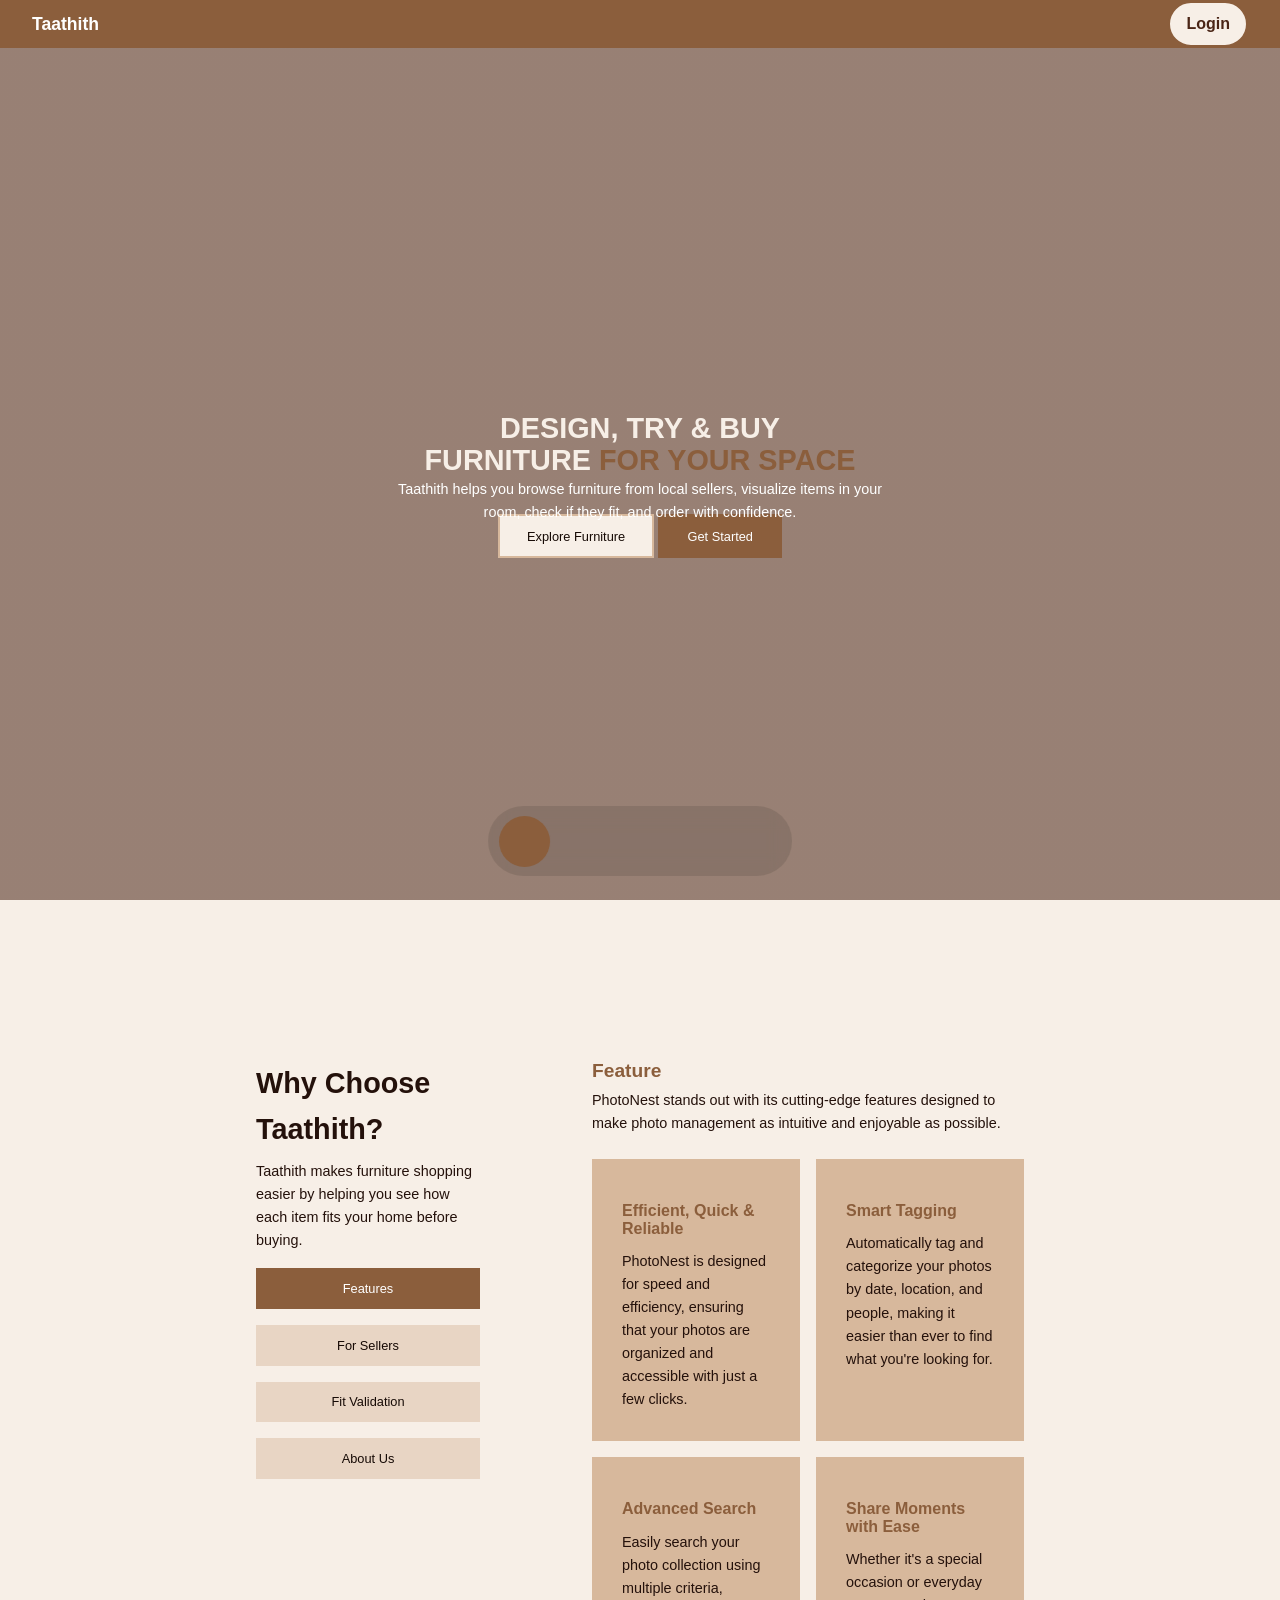
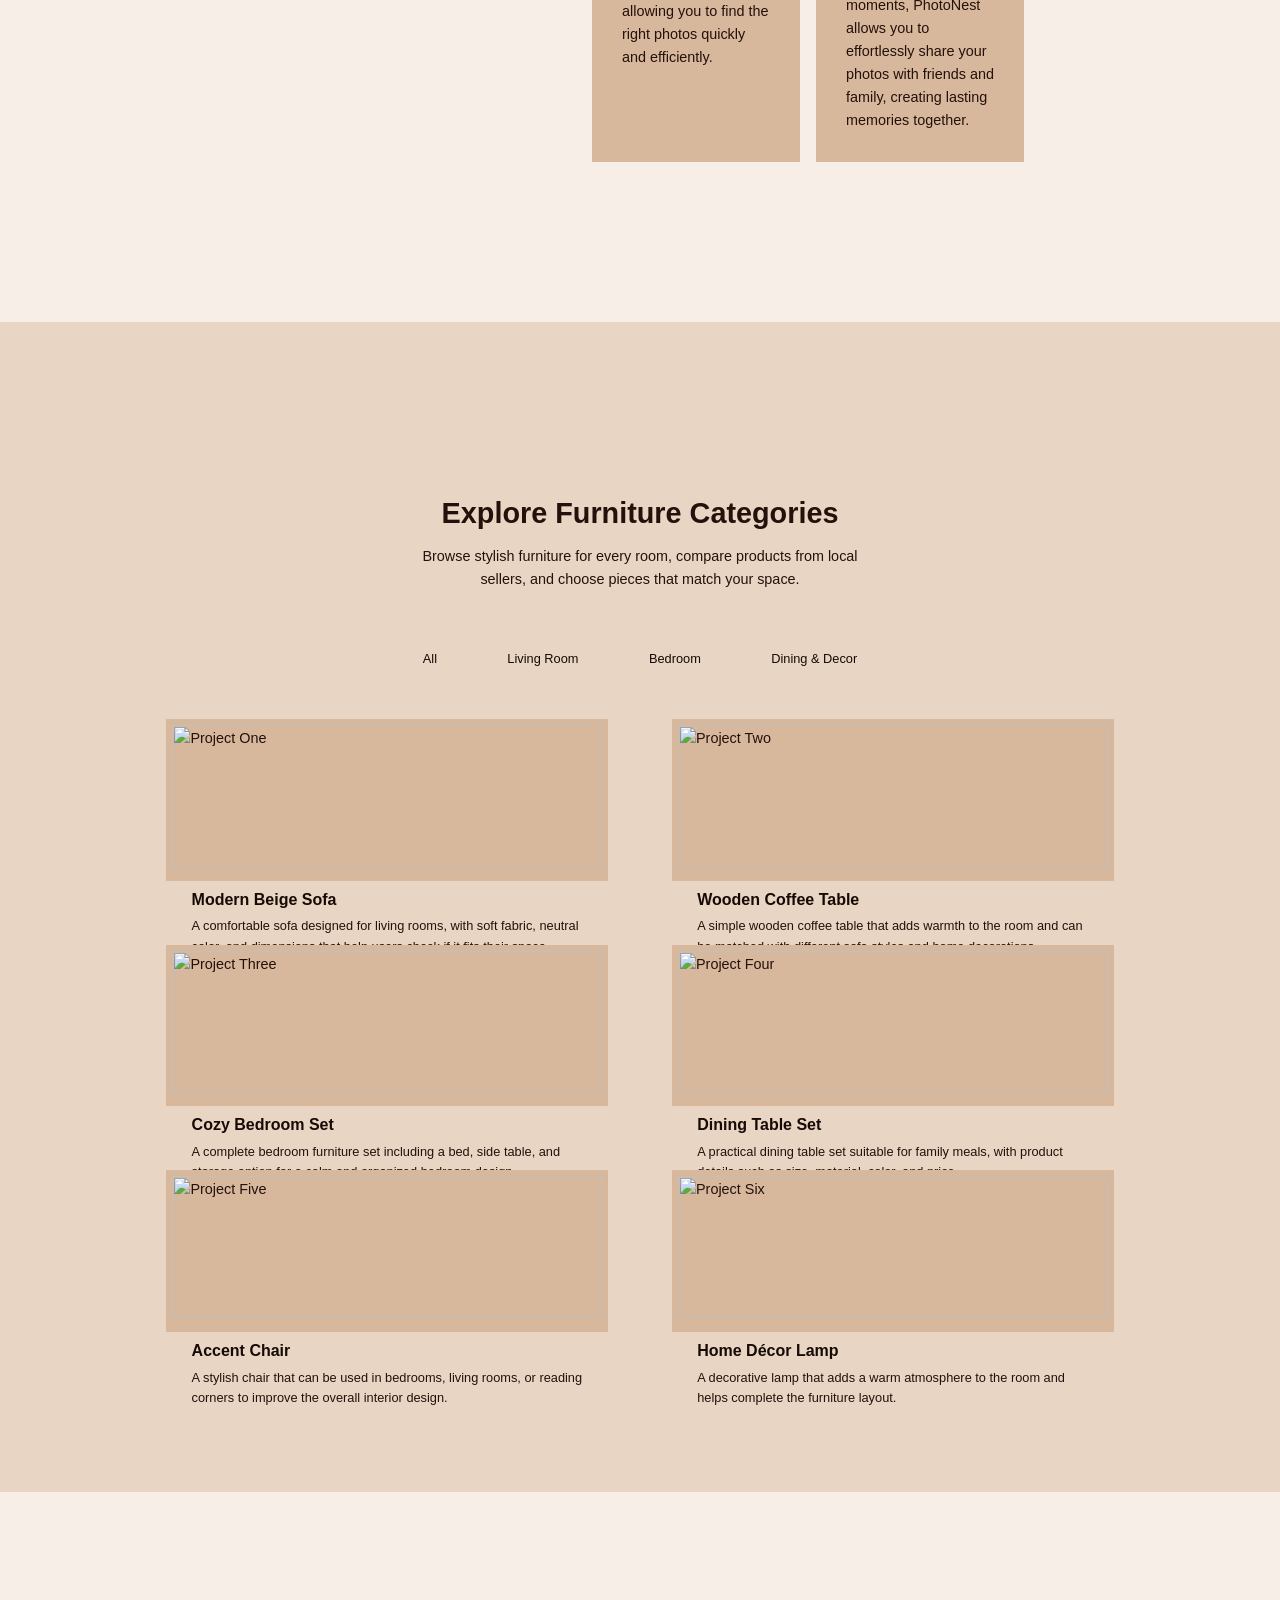
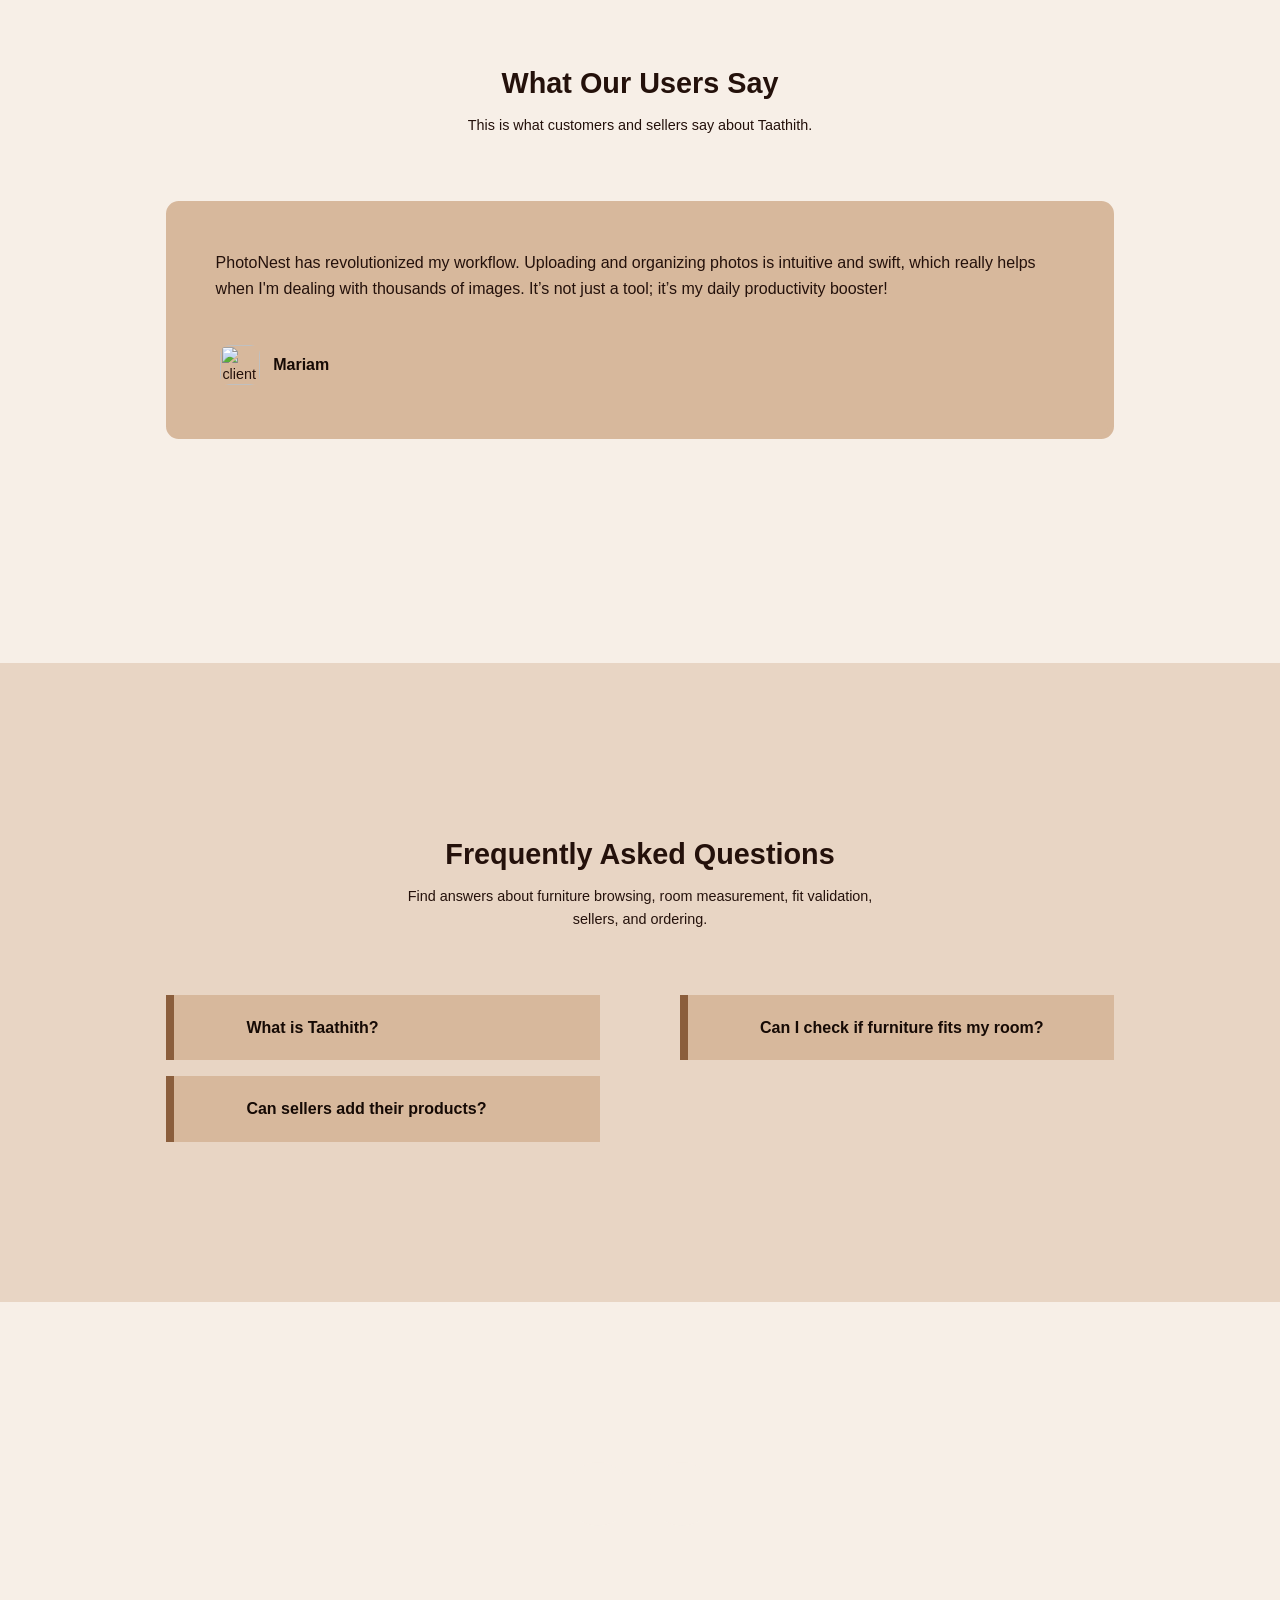
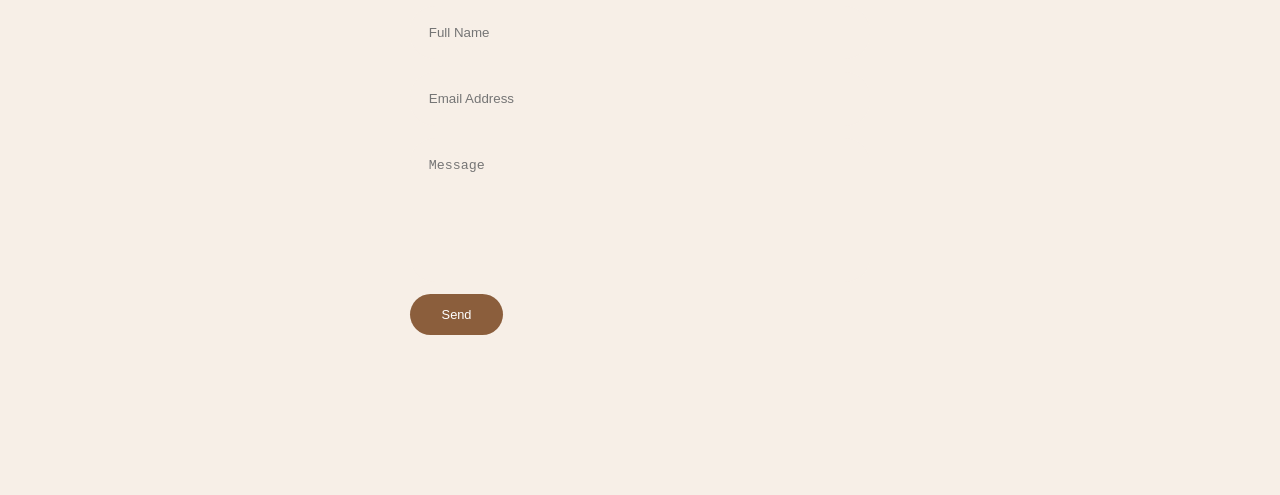
==== index.html @ bb9a5877 "Initial commit" ====
<div id="splash-screen">
    <div class="splash-content">
        <img src="../assets/PhotoNest_Transparent.png" alt="Taathith Logo" class="splash-logo">
        <h1>Taathith</h1>
        <p>Where memories find their nest</p>
        <div class="loader"></div>
    </div>
</div>

<script>
    // Wait for 2 seconds and then hide the splash screen
setTimeout(() => {
    const splashScreen = document.getElementById('splash-screen');
    if (splashScreen) {
        splashScreen.style.transition = 'opacity 0.5s ease'; // Smooth fade-out
        splashScreen.style.opacity = '0'; // Fade-out effect
        
        // Remove the splash screen from the DOM after the fade-out
        setTimeout(() => {
            splashScreen.style.display = 'none';
        }, 500); // Matches the transition duration
    }
}, 2000); // 2 seconds



</script>



<!DOCTYPE html>
<html lang="en">
<head>
    <meta charset="UTF-8">
    <meta name="viewport" content="width=device-width, initial-scale=1.0">
    <title>Taathith</title>
    <!-- ICONSCOUT -->
    <link rel="stylesheet" href="https://unicons.iconscout.com/release/v4.0.8/css/line.css">
    <!-- SWIPER JS -->
    <link rel="stylesheet" href="https://cdn.jsdelivr.net/npm/swiper@10/swiper-bundle.min.css"/>
    <!-- GOOGLE FONTS -->
    <link rel="preconnect" href="https://fonts.googleapis.com">
    <link rel="preconnect" href="https://fonts.gstatic.com" crossorigin>
    <link href="https://fonts.googleapis.com/css2?family=Poppins:ital,wght@0,100;0,200;0,300;0,400;0,500;0,600;0,700;0,800;0,900;1,100;1,200;1,300;1,400;1,500;1,600;1,700;1,800;1,900&family=Roboto+Condensed:ital,wght@0,100..900;1,100..900&display=swap" rel="stylesheet">
    <!-- ANIMATE ON SCROLL  -->
    <link rel="stylesheet" href="https://unpkg.com/aos@next/dist/aos.css" />
    <!-- CUSTOM CSS -->
    <link rel="stylesheet" href="../css/index.css">

    <link rel="icon" href="../assets/PhotoNest_Transparent.png" type="image/png">
</head>
<body>
    <!--========================== TOP NAV BAR  =============================-->
    <nav>
        <div class="container nav__container">
            <a href="index.html">Taathith</a>
            <!-- Login button -->
            <a href="/html/login.html" class="btn-login">Login</a> <!-- Login button added here -->
            </button>
        </div>
    </nav>








    <!--========================== FLOATING NAV  =============================-->
    <menu class="floatingNav">
        <a href="#" class="active"><i class="uil uil-estate"></i></a>
        <a href="#resume"><i class="uil uil-user"></i></a>
        <a href="#projects"><i class="uil uil-images"></i></a>
        <a href="#faqs"><i class="uil uil-smile-dizzy"></i></a>
        <a href="#contact"><i class="uil uil-phone"></i></a>
    </menu>








    <!--========================== MAIN HEADER  =============================-->
    <header>
        <div class="header__container">
            
            <h1 data-aos="fade-in">Design, Try & Buy<br/>Furniture <span>For Your Space</span></h1>

            <p data-aos="fade-in">
                Taathith helps you browse furniture from local sellers, visualize items in your room, check if they fit, and order with confidence.
            </p>

            <a href="#projects" class="btn">Explore Furniture</a>
            <a href="/html/signup.html" class="btn primary">Get Started</a>
            </div>
    
        
        </div>
    </header>
    












    <!--========================== RESUME  =============================-->
    <section id="resume">
        <div class="container resume__container" data-aos="fade-in" data-aos-delay="200">
            <div class="resume__left">
                <h1>Why Choose Taathith?</h1>
                <p>
                    Taathith makes furniture shopping easier by helping you see how each item fits your home before buying.
                </p>
                <menu>
                    <button class="btn primary experience__btn">Features</button>
                    <button class="btn education__btn">For Sellers</button>
                    <button class="btn skills__btn">Fit Validation</button>
                    <button class="btn about__btn">About Us</button>
                </menu>
            </div>


            <div class="resume__right">
                <!-- <h4>Features</h4>
                <p>Lorem ipsum dolor sit amet consectetur adipisicing elit. Expedita culpa molestiae velit ea reiciendis veritatis.</p>
                <ul>
                    <li>
                        <h5>Efficient, Quick & Reliable</h5>
                        <p>Mobile Telecom Company</p>
                    </li>
                    <li>
                        <h6>2019 - 2021</h6>
                        <h5>Freelance Web Designer</h5>
                        <p>Fiver and Upwork</p>
                    </li>
                    <li>
                        <h6>2021 - 2022</h6>
                        <h5>Frontend Developer</h5>
                        <p>MTN Ghana</p>
                    </li>
                    <li>
                        <h6>2022 - 2024</h6>
                        <h5>Fullstack Freelancer</h5>
                        <p>Self Employed</p>
                    </li>
                </ul> -->
            </div>


            
            <!-- <div class="resume__right education">
                <h4>Education</h4>
                <p>Lorem ipsum dolor sit, amet consectetur adipisicing elit. Dolores.</p>
                <ul>
                    <li>
                        <h5>College Education</h5>
                        <p>
                            Lorem ipsum dolor sit amet consectetur adipisicing elit. Eligendi voluptas maiores qui doloremque accusantium atque vero facilis.
                        </p>
                    </li>
                    <li>
                        <h5>Frontend Education</h5>
                        <p>
                            Lorem ipsum dolor sit amet consectetur adipisicing elit. Eligendi voluptas maiores qui doloremque accusantium atque vero facilis.
                        </p>
                    </li>
                    <li>
                        <h5>Backend Education</h5>
                        <p>
                            Lorem ipsum dolor sit amet consectetur adipisicing elit. Eligendi voluptas maiores qui doloremque accusantium atque vero facilis.
                        </p>
                    </li>
                </ul>
            </div> -->



            <!-- <div class="resume__right skills">
                <h4>Skills</h4>
                <p>I am really skilled in these languages</p>
                <ul>
                    <li title="React JS"><img src="./assets/react.webp" alt="ReactJS logo"></li>
                    <li title="Next JS"><img src="./assets/next.png" alt="NextJS logo"></li>
                    <li title="Tailwind CSS"><img src="./assets/tailwind.png" alt="Tailwind logo"></li>
                    <li title="Prisma"><img src="./assets/prisma.png" alt="Prisma logo"></li>
                    <li title="Mongo DB"><img src="./assets/mongo.jpg" alt="MongoDB logo"></li>
                    <li title="JWT"><img src="./assets/jwt.png" alt="JWT logo"></li>
                    <li title="Node JS"><img src="./assets/node.png" alt="NodeJS logo"></li>
                </ul>
            </div> -->



            <!-- <div class="resume__right about">
                <h4>About me</h4>
                <p>Lorem ipsum dolor sit amet consectetur adipisicing elit. Velit debitis excepturi quibusdam.</p>
                <ul>
                    <li>
                        <h6>Name:</h6>
                        <h5>Ernest Achiever</h5>
                    </li>
                    <li>
                        <h6>Experience:</h6>
                        <h5>6+ years</h5>
                    </li>
                    <li>
                        <h6>Email:</h6>
                        <h5>youremail@gmail.com</h5>
                    </li>
                    <li>
                        <h6>Nationality:</h6>
                        <h5>Ghanaian</h5>
                    </li>
                    <li>
                        <h6>Freelance & collabs:</h6>
                        <h5>Available</h5>
                    </li>
                    <li>
                        <h6>Language:</h6>
                        <h5>English</h5>
                    </li>
                    <li>
                        <h6>Phone:</h6>
                        <h5>+233557097546</h5>
                    </li>
                    <li>
                        <h6>LinkedIn:</h6>
                        <h5>@yourhandle</h5>
                </ul>
            </div> -->
        </div>
    </section>






    <!--========================== PROJECTS  =============================-->
    
    <section class="projects" id="projects">
       <h1>Explore Furniture Categories</h1>
            <p>
                Browse stylish furniture for every room, compare products from local sellers, and choose pieces that match your space.
            </p>
        <menu class="projects__categories">
            <button class="active btn" data-filter="*">All</button>
            <button class="btn" data-filter=".frontend">Living Room</button>
            <button class="btn" data-filter=".backend">Bedroom</button>
            <button class="btn" data-filter=".fullstack">Dining & Decor</button>
        </menu>

        <div class="container projects__container" data-aos="fade-in" data-aos-delay="200">
            <article class="project mix fullstack" data-order="1">
                <div class="project__image">
                    <img src="../assets/Culture1.jpg" alt="Project One">
                </div>
                <h5>Modern Beige Sofa</h5>
                <p>A comfortable sofa designed for living rooms, with soft fabric, neutral color, and dimensions that help users check if it fits their space.</p>
                
            </article>
            <article class="project mix frontend" data-order="2">
                <div class="project__image">
                    <img src="../assets/Lifestyle1.png" alt="Project Two">
                </div>
                <h5>Wooden Coffee Table</h5>
<p>A simple wooden coffee table that adds warmth to the room and can be matched with different sofa styles and home decorations.</p>
               
            </article>
            <article class="project mix fullstack" data-order="3">
                <div class="project__image">
                    <img src="../assets/culture2.jpg" alt="Project Three">
                </div>
               <h5>Cozy Bedroom Set</h5>
<p>A complete bedroom furniture set including a bed, side table, and storage option for a calm and organized bedroom design.</p>
                
            </article>
            <article class="project mix frontend" data-order="4">
                <div class="project__image">
                    <img src="../assets/Lifestyle2.png" alt="Project Four">
                </div>
               <h5>Dining Table Set</h5>
<p>A practical dining table set suitable for family meals, with product details such as size, material, color, and price.</p>
              
            </article>
            <article class="project mix frontend" data-order="5">
                <div class="project__image">
                    <img src="../assets/lifestyle3.png" alt="Project Five">
                </div>
                <h5>Accent Chair</h5>
<p>A stylish chair that can be used in bedrooms, living rooms, or reading corners to improve the overall interior design.</p>
                
            </article>
            <article class="project mix backend" data-order="6">
                <div class="project__image">
                    <img src="../assets/travel1.jpg" alt="Project Six">
                </div>
               <h5>Home Décor Lamp</h5>
<p>A decorative lamp that adds a warm atmosphere to the room and helps complete the furniture layout.</p>
                
            </article>
        </div>
    </section>
















    <!--============================ TESTIMONIALS ============================-->
    <section id="swiper">
       <h1>What Our Users Say</h1>
<p>This is what customers and sellers say about Taathith.</p>
        <div class="container swiper">
            <div class="swiper-wrapper">
                <figure class="swiper-slide">
                    <figcaption>
                        PhotoNest has revolutionized my workflow. Uploading and organizing photos is intuitive and swift, which really helps when I'm dealing with thousands of images. It’s not just a tool; it’s my daily productivity booster!
                    </figcaption>
                    <div class="swiper__client">
                        <div class="swiper__client-avatar">
                            <img src="../assets/Marim.png" alt="client One">
                        </div>
                        <div class="swiper__client-details">
                            <h5>Mariam</h5>
                            <small></small> <!--placeholder incase of discription (user or photographer)-->
                        </div>
                    </div>
                </figure>
                <figure class="swiper-slide">
                    <figcaption>
                        As a professional photographer, sharing my work seamlessly is crucial. PhotoNest offers just that—easy sharing options that integrate directly with my portfolio and client communications. It's reliable, fast, and, most importantly, professional!
                    </figcaption>
                    <div class="swiper__client">
                        <div class="swiper__client-avatar">
                            <img src="../assets/John.png" alt="client Two">
                        </div>
                        <div class="swiper__client-details">
                            <h5>John Dumelo</h5>
                            <small>photographer</small>
                        </div>
                    </div>
                </figure>
                <figure class="swiper-slide">
                    <figcaption>
                        With PhotoNest, I have peace of mind knowing that my photos are secure and backed up. The advanced security features ensure that my content is safe from loss or unauthorized access, which is a game-changer in the digital space.
                    </figcaption>
                    <div class="swiper__client">
                        <div class="swiper__client-avatar">
                            <img src="../assets/Manar.png" alt="client Seven">
                        </div>
                        <div class="swiper__client-details">
                            <h5>Manar Mohammed</h5>
                            <small></small>
                        </div>
                    </div>
                </figure>
                <figure class="swiper-slide">
                    <figcaption>
                        Navigating PhotoNest is a breeze! The user interface is not only beautiful but also incredibly intuitive. I can find everything I need without any hassle. It makes managing my extensive photo collections so much easier and enjoyable!
                    </figcaption>
                    <div class="swiper__client">
                        <div class="swiper__client-avatar">
                            <img src="../assets/Eva.png" alt="client Seven">
                        </div>
                        <div class="swiper__client-details">
                            <h5>Eva Apio</h5>
                            <small>Model</small>
                        </div>
                    </div>
                </figure>
                <figure class="swiper-slide">
                    <figcaption>
                        Joining PhotoNest has not just organized my photos, it's connected me with a vibrant community of photography lovers. The interactive features like comments and likes make it feel more like a social network for enthusiasts like myself.
                    </figcaption>
                    <div class="swiper__client">
                        <div class="swiper__client-avatar">
                            <img src="../assets/Noora.png" alt="client Seven">
                        </div>
                        <div class="swiper__client-details">
                            <h5>Noora Ali</h5>
                            <small></small>
                        </div>
                    </div>
                </figure>
            </div>
            <!-- If we need pagination -->
        <div class="swiper-pagination"></div>
        </div>
    </section>














    


    <!--============================ FAQS ============================-->
    <section id="faqs">
       <h1>Frequently Asked Questions</h1>
<p>Find answers about furniture browsing, room measurement, fit validation, sellers, and ordering.</p>
        <menu class="container faqs__container">
            <li class="faqs__item" data-aos="fade-in" data-aos-delay="200">
                <div class="faqs__item-top">
                    <span class="faq__icon"><i class="uil uil-angle-down"></i></span>
                   <h5>What is Taathith?</h5>
                </div>
                <div class="faqs__item-bottom">
                    <span></span>
                   <p>Taathith is a home décor and furniture web app that connects users with local furniture sellers and helps users visualize furniture in their space before buying.</p>
                </div>
            </li>
            <li class="faqs__item" data-aos="fade-in" data-aos-delay="200">
                <div class="faqs__item-top">
                    <span class="faq__icon"><i class="uil uil-angle-down"></i></span>
                   <h5>Can I check if furniture fits my room?</h5>
                </div>
                <div class="faqs__item-bottom">
                    <span></span>
                  <p>Yes, users can enter room dimensions or upload a room image, then use the fit validation feature to check whether the selected furniture is suitable.</p>
                </div>
            </li>
            <li class="faqs__item" data-aos="fade-in" data-aos-delay="400">
                <div class="faqs__item-top">
                    <span class="faq__icon"><i class="uil uil-angle-down"></i></span>
                    <h5>Can sellers add their products?</h5>
                </div>
                <div class="faqs__item-bottom">
                    <span></span>
                    <p>Yes, sellers can register, upload furniture details and images, manage product availability, and receive orders through the platform.</p>
                </div>
            </li>
          
           
            
        </menu>
    </section>





    

    <!--============================ CONTACT ============================-->
    <section id="contact">
        <div class="container contact__container">
            <menu class="contact__options">
                
                <a href="https://www.facebook.com/profile.php?id=61566861417599" class="contact__option" target="_blank">
                    <i class="uil uil-facebook-messenger-alt"></i>
                </a>
               
                <a href="https://www.instagram.com/photonest.bh/" class="contact__option" target="_blank">
                    <i class="uil uil-instagram"></i>
                </a>
            </menu>

            <!-- Add your email below and send your first message to active the form -->
            <form action="https://formsubmit.co/photonest.bh@hotmail.com" method="POST" class="contact__form" data-aos="fade-up" data-aos-delay="600">
                <input type="text" name="Name" placeholder="Full Name">
                <input type="email" name="Email" placeholder="Email Address">
                <textarea rows="7" name="Message" placeholder="Message"></textarea>
                <button type="submit" class="btn">Send</button>
            </form>
        </div>
    </section>



    
    <script src="../mix/dist/mixitup.min.js"></script>
    <script src="https://cdn.jsdelivr.net/npm/swiper@10/swiper-bundle.min.js"></script>
    <script src="https://unpkg.com/aos@next/dist/aos.js"></script>
    <script>
        AOS.init({duration: 2000, offset: 80});
    </script>
    <script src="../js/index.js"></script>
    
</body>
</html>
---- css/index.css ----
/* Splash Screen Styles */
#splash-screen {
    position: fixed;
    top: 0;
    left: 0;
    width: 100%;
    height: 100%;
    background: #D7B89C;
    display: flex;
    justify-content: center;
    align-items: center;
    z-index: 9999;
    opacity: 1;
    transition: opacity 1s ease-in-out; /* Fade-out animation */
  }
  
  /* Splash Content */
  .splash-content {
    text-align: center;
    animation: fadeIn 1.5s ease-in-out;
    display: flex;
    flex-direction: column;
    align-items: center; /* Center align all content */
  }
  
  .splash-logo {
    width: 180px; /* Adjusted logo size */
    animation: logoBounce 2s infinite; /* Bounce effect for the logo */
    margin-bottom: 20px; /* Space between logo and title */
  }
  
  .splash-content h1 {
    font-size: 3rem; /* Bigger font size for the title */
    color: #4A2516;
    margin: 10px 0; /* Spacing between title and description */
    animation: textPop 1.5s ease-in-out;
  }
  
  .splash-content p {
    font-size: 1.5rem; /* Slightly larger font for description */
    color: #4A2516;
    margin: 0;
    animation: textPop 1.5s ease-in-out;
  }
  
  /* Loader Animation */
  .loader {
    margin-top: 30px; /* Space between text and loader */
    width: 50px; /* Bigger loader */
    height: 50px; /* Bigger loader */
    border: 4px solid #4A2516;
    border-top: 4px solid transparent;
    border-radius: 50%;
    animation: spin 1.2s linear infinite;
  }
  
  /* Animations */
  @keyframes fadeIn {
    from {
      opacity: 0;
    }
    to {
      opacity: 1;
    }
  }
  
  @keyframes logoBounce {
    0%, 100% {
      transform: translateY(0);
    }
    50% {
      transform: translateY(-20px);
    }
  }
  
  @keyframes textPop {
    0% {
      opacity: 0;
      transform: scale(0.8);
    }
    100% {
      opacity: 1;
      transform: scale(1);
    }
  }
  
  @keyframes spin {
    0% {
      transform: rotate(0deg);
    }
    100% {
      transform: rotate(360deg);
    }
  }
  
  /* Hidden class to fade out the splash screen */
  #splash-screen.hidden {
    opacity: 0; /* Fade to transparent */
    pointer-events: none; /* Disable interactions */
  }
  
  @keyframes fadeOut {
    from {
      opacity: 1;
    }
    to {
      opacity: 0;
      visibility: hidden;
    }
  }
  
  




* {
    margin: 0;
    padding: 0;
    border: 0;
    outline: 0;
    text-decoration: none;
    list-style: none;
    box-sizing: border-box;
}

:root {
    --color-primary: #8B5E3C;
    --color-primary-variant: #4A2516;
    --color-gray-0: #F7EFE7;
    --color-gray-50: #E8D5C4;
    --color-gray-100: #D7B89C;
    --color-gray-200: #C7A27F;
    --color-gray-300: #A77A58;
    --color-gray-400: #8B5E3C;
    --color-gray-500: #6F442B;
    --color-gray-600: #4A2516;
    --color-gray-700: #351A10;
    --color-gray-800: #24110B;
    --color-gray-900: #160A05;

    --container-w-lg: 74%;
    --container-w-sm: 94%;
    --transition: all 350ms ease;
}

.dark-theme-variables {
    --color-gray-0: #0e0d14;
    --color-gray-50: #211f2e;
    --color-gray-100: #252233;
    --color-gray-200: #545454;
    --color-gray-300: #7b7b7b;
    --color-gray-400: #919191;
    --color-gray-500: #a1a1a1;
    --color-gray-600: #c0c0c0;
    --color-gray-700: #e6e5e5;
    --color-gray-800: #fafafa;
    --color-gray-900: #fff;
}

html {
    scroll-behavior: smooth;
}

::-webkit-scrollbar {
    background: rgba(11, 48, 185, 0.25);
    width: 10px;
}

::-webkit-scrollbar-thumb {
    background: var(--color-primary);
}

body {
    font-family: "Montserrat", sans-serif;
    line-height: 1.6;
    background: var(--color-gray-0);
    font-size: 0.9rem;
    color: var(--color-gray-800);
    user-select: none;
}

.container {
    width: var(--container-w-lg);
    margin-inline: auto;
}

img {
    width: 100%;
    display: block;
    object-fit: cover;
}

h2, h3, h4, h5, h6 {
    line-height: 1.1;
    color: var(--color-gray-900);
    font-weight: 900;
}

.header__container h1{
    line-height: 1.1;
    color: var(--color-gray-0);
    font-weight: 900;
}
h1 {
    font-size: 1.8rem;
    
}

h2 {
    font-size: 1.6rem;
}

h3 {
    font-size: 1.4rem;
}

h4 {
    font-size: 1.2rem;
}

h5 {
    font-size: 1rem;
}

h6 {
    font-size: 0.8rem;
}

a {
    transition: var(--transition);
}

.btn {
    background: var(--color-gray-0);
    border: 2px solid var(--color-gray-100);
    color: var(--color-gray-900);
    font-weight: 500;
    font-size: 0.8rem;
    padding: 0.8rem 1.7rem;
    transition: var(--transition);
    cursor: pointer;
}

.btn.primary {
    background: var(--color-primary);
    border-color: var(--color-primary);
    color: white;
}


.btn:hover {
    background: var(--color-primary-variant);
    border-color: transparent;
}

section {
    padding: 10rem 0;
}

section:nth-child(even) {
    background: var(--color-gray-50);
}

section > h1, section > p {
    text-align: center;
    margin-top: 0.5rem;
    width: 30rem;
    margin-inline: auto;
}










/* ===================== NAVBAR ===================== */
nav {
    background: var(--color-primary);
    width: 100vw;
    height: 3rem; /* Adjusted height to make the strap smaller */
    display: flex; /* Use flexbox to align content properly */
    justify-content: space-between; /* Align title and button at opposite ends */
    align-items: center; /* Vertically center items */
    padding: 0 2rem; /* Add padding on the left and right */
    position: fixed;
    top: 0;
    left: 0;
    z-index: 9;
}

nav .container {
    display: flex;
    justify-content: space-between;
    align-items: center;
    width: 100%;
    padding: 0;
}


/* Login button styling */
.btn-login {
    background-color: #F7EFE7;
    color: #4A2516;
    padding: 0.5rem 1rem; /* Adjust padding to fit better */
    border-radius: 50px; /* Makes the button round */
    border: 2px solid #8B5E3C;
    font-weight: 600;
    font-size: 1rem;
    text-align: center;
    text-decoration: none;
    transition: background-color 0.3s, color 0.3s; /* Add hover effect */
    cursor: pointer;
}

/* Ensures the button stays in the right place */
.nav__container {
    position: relative;
    padding: 0;
    display: flex;
    justify-content: space-between;
    align-items: center;
    width: 100%;
}

nav a {
    color: white;
    font-weight: 700;
    font-size: 1.1rem;
}














/* ===================== FLOATING NAV ===================== */
.floatingNav {
    background: rgba(0, 0, 0, 0.1);
    backdrop-filter: blur(10px);
    -webkit-backdrop-filter: blur(10px);
    width: fit-content;
    height: 4.4rem;
    display: flex;
    align-items: center;
    justify-content: space-between;
    gap: 0.4rem;
    padding: 0.7rem;
    border-radius: 2.2rem;
    z-index: 9;
    position: fixed;
    left: 50%;
    bottom: -8rem;
    opacity: 0;
    transform: translateX(-50%) scale(0);
    animation: animateFloatingNav 1s 2s ease forwards;
}

@keyframes animateFloatingNav {
    to {
        bottom: 1.5rem;
        opacity: 1;
        transform: translateX(-50%) scale(1);
    }
}

.dark-theme-variables .floatingNav {
    background: rgba(255, 255, 255, 0.1)
}

.floatingNav a {
    color: var(--color-gray-900);
    width: 3.2rem;
    aspect-ratio: 1/1;
    display: grid;
    place-items: center;
    border-radius: 50%;
    font-size: 1rem;
    transition: var(--transition);
}

.floatingNav a:hover {
    background: var(--color-gray-0);
}

.floatingNav a.active {
    background: var(--color-primary);
    color: white;
}













/* ===================== HEADER ===================== */
header {
    margin-top: 3rem;
    height: calc(100vh - 3rem); /* Full viewport height minus margin */
    display: grid;
    place-items: center;
    background-image: linear-gradient(rgba(74, 37, 22, 0.55), rgba(74, 37, 22, 0.55)),
    url('../assets/furniture-bg.jpg');
    background-size: cover; /* Ensure the image covers the whole section */
    background-position: center; /* Center the background image */
    background-repeat: no-repeat;
    position: relative;
    color: white; /* Ensure text is white for better readability */
    text-align: center;
}

/* make background a gradient on dark theme */
.dark-theme-variables header {
    background: linear-gradient(var(--color-gray-100), var(--color-gray-0));
}

/* Remove background color and borders from container */
.header__container {
    width: 36rem;
    text-align: center;
    padding: 2rem;
    color: white; /* Ensure text is readable on the background */
    z-index: 1; /* Ensure content stays on top of background */
    background-color: transparent; /* Remove the grey background */
    box-shadow: none; /* Remove any box shadows if present */
}

.header__image {
    display: none;
}

.header__image img {
    height: 100%;
}

.header__container h1 {
    margin: 0.8rem 0 0.1rem;
    text-transform: uppercase;
    
}

.header__container h1 span {
    color: var(--color-primary);
}

.header__cta {
    margin-top: 1.7rem;
    display: flex;
    gap: 1rem;
    margin-inline: auto;
    width: fit-content;
}




















/*========================== Join Us ==========================*/
.resume__container {
    display: grid;
    grid-template-columns: 14rem auto;
    gap: 7rem;
    width: 60%;
}

.resume__left p {
    margin: 0.5rem 0 1rem;
}

.resume__left menu {
    display: flex;
    flex-direction: column;
    gap: 1rem;
}

.resume__left menu button {
    background: #E8D5C4;
    border: transparent;
}

/* this animation is for when you click to change the right content */
.resume__right > * {
    animation: showResumeRight 1s ease forwards;
}

@keyframes showResumeRight {
    from {
        opacity: 0;
    } to {
        opacity: 1;
    }
}

.resume__right h4 {
    margin-bottom: 0.5rem;
    color: var(--color-primary);
}

.resume__right > p {
    margin-bottom: 1.5rem;
}

.resume__right ul {
    display: grid;
    grid-template-columns: 1fr 1fr;
    gap: 1rem;
}

.resume__right li {
    background: var(--color-gray-100);
    padding: 1.5rem;
    border: 0.4rem solid var(--color-gray-100);
    transition: var(--transition);
    cursor: default;
}

.resume__right li:hover {
    background: transparent;
}

.resume__right li h6 {
    color: var(--color-gray-500);
}

.resume__right li h5 {
    margin: 0.8rem 0;
    color: var(--color-primary);
}


/* organization */
.resume__right.organization ul {
    grid-template-columns: 1fr;
}

.resume__right.organization li h5 {
    margin-top: 0;
}


/* privacy */
.resume__right.privacy ul {
    grid-template-columns: repeat(5, 1fr);
    gap: 2rem;
}

.resume__right.skills ul li {
    padding: 1rem;
}



/* about me */
.resume__right.about ul {
    display: grid;
    grid-template-columns: 1fr 1fr;
    gap: 1rem;
}

.resume__right.about li {
    background: var(--color-gray-100); /* Add white background */
    padding: 1.5rem; /* Add padding */
    border: 0.4rem solid var(--color-gray-0); /* Ensure border matches */
    transition: var(--transition);
}

.resume__right.about li h6 {
    color: var(--color-gray-500);
}

.resume__right.about li h5 {
    color: var(--color-primary);
}

.resume__right.about li:hover {
    background: var(--color-gray-0); /* Same hover effect as the rest */
   
}











/*========================== PROJECTS ==========================*/
.projects__categories {
    display: flex;
    gap: 1rem;
    justify-content: center;
    align-items: center;
    margin: 3rem 0 2.5rem;
    flex-wrap: wrap;
}

.projects__categories button {
    background: #E8D5C4;
    border: 0;
    border-radius: 25px;
}

button.mixitup-control-active {
    background: var(--color-primary);
    color: white;
}

.projects__container {
    display: grid;
    grid-template-columns: repeat(auto-fill, minmax(18rem, 1fr));
    gap: 4rem;
}

.project {
    background: var(--color-gray-100);
    transition: var(--transition);
    /* custom animations when showing project */
    animation: animateProject 1.5s ease forwards;
    padding-bottom: 0.5rem;
    border: 0.4rem solid var(--color-gray-100);
}

@keyframes animateProject {
    from {
        opacity: 0;
    }
    to {
        opacity: 1;
    }
}

.project:hover {
    background: transparent;
}

.project__image {
    max-height: 12rem;
    margin-bottom: 1.5rem;
    overflow: hidden;
}

.project h5 {
    padding: 0 1.2rem;
}

.project p {
    margin: 0.5rem 0 1.5rem;
    padding: 0 1.2rem;
    font-size: 0.8rem;
}

.project__cta {
    display: flex;
    gap: 1rem;
    margin-bottom: 1rem;
    padding: 0 1.2rem;
}

.project__cta a {
    background: var(--color-gray-0);
    font-size: 1.3rem;
    padding: 0.6rem 1rem;
}















/*========================== TESTIMONIALS ==========================*/
.swiper {
    width: var(--container-w-lg);
    display: flex;
    flex-direction: column; /* Stack content and pagination */
    align-items: center; /* Center content horizontally */
  }

.swiper-wrapper {
    margin-top: 4rem;
    /* push pagination down */
    padding-bottom: 4rem;
}

/* Testimonial Card Styles */
.swiper-slide {
    background: var(--color-gray-100); /* Match the project card background */
    transition: var(--transition);
    animation: animateProject 1.5s ease forwards; /* Apply same animation as project cards */
    padding: 1.5rem; /* Add padding similar to project cards */
    border: 0.4rem solid var(--color-gray-100); /* Match border style */
    border-radius: 0.8rem; /* Optional: Add slight rounding */
    cursor: default;
}

.swiper-slide:hover {
    background: var(--color-gray-0);
}

.swiper-slide figcaption {
    font-weight: 500;
    font-size: 1rem;
    padding: 1.2rem;
}

.swiper__client {
    display: flex;
    align-items: center;
    gap: 0.8rem;
    background: var(--color-gray-100);
    padding: 1.5rem
}

.swiper__client:hover{
    background: var(--color-gray-0);
}

.swiper__client-avatar {
    width: 2.5rem;
    aspect-ratio: 1/1;
    border-radius: 0.6rem;
    overflow: hidden;
}

.swiper-pagination-bullet {
    background: var(--color-primary);
}

















/*========================== FAQS ==========================*/
.faqs__container {
    display: grid;
    grid-template-columns: 1fr 1fr;
    gap: 1rem 5rem;
    align-items: flex-start;
    margin-top: 4rem;
}

.faqs__item {
    background: var(--color-gray-100);
    padding: 1.5rem;
    border-left: 0.5rem solid var(--color-primary);
    cursor: pointer;
}

.faqs__item div {
    display: grid;
    grid-template-columns: 3rem auto;
    align-items: center;
}

.faqs__item i {
    font-size: 1.5rem;
}

.faqs__item h5 {
    font-weight: 600;
}

.faqs__item p {
    margin-top: 0.5rem;
    display: none;
}

/* style for js */
p.show {
    display: block;
}

















/*========================== CONTACT ==========================*/
.contact__container {
    width: 36%;
}

.contact__options {
    display: flex;
    justify-content: space-between;
    align-items: center;
    width: fit-content;
    margin-inline: auto;
    gap: 1.2rem;
    margin-bottom: 5rem;
}

.contact__option {
    background: #F7EFE7;
    color: var(--color-primary);
    padding: 1.2rem;
    border-radius: 50%;
    width: 4rem;
    height: 4rem;
    display: flex;
    align-items: center;
    justify-content: center;
    font-size: 1.2rem;
}

.contact__option:hover {
    background: var(--color-primary-variant);
    color: var(--color-gray-900);
}

.contact__form {
    display: flex;
    flex-direction: column;
    gap: 0.8rem;
}

.contact__form input, .contact__form textarea {
    padding: 1.2rem;
    resize: none;
    background: #F7EFE7;
    color: var(--color-gray-900);
    border-radius: 25px;
}

.contact__form button {
    width: fit-content;
    border: 0;
    color: white;
    background: #8B5E3C;
    border-radius: 25px;
    padding: 0.8rem 2rem;
}













/*========================== MEDIA QUERIES ==========================*/
@media screen and (max-width: 600px) {
    body {
        font-size: 1rem;
    }

    .container {
        width: var(--container-w-sm);
    }

    section > h1, section > p {
        width: var(--container-w-sm);
    }

    nav {
        height: 4rem;
    }
    
    .header__container {
        width: 90%;
    }

    .header__container p {
        margin-top: 0.4rem;
    }

   


    .resume__container {
        grid-template-columns: 1fr;
        gap: 3rem;
    }

    .resume__left menu {
        gap: 0.7rem;
    }


    .resume__right.skills ul {
        grid-template-columns: repeat(3, 1fr);
        gap: 1.2rem;
    }



    .projects__categories {
        margin-top: 2.3rem;
    }

    .projects__container {
        gap: 1.5rem;
    }



    .swiper {
        grid-template-columns: 1fr;
    }

    .swiper-wrapper {
        margin-top: 3rem;
    }

    .faqs__container {
        grid-template-columns: 1fr;
    }

    .contact__form button {
        width: 100%;
    }
}
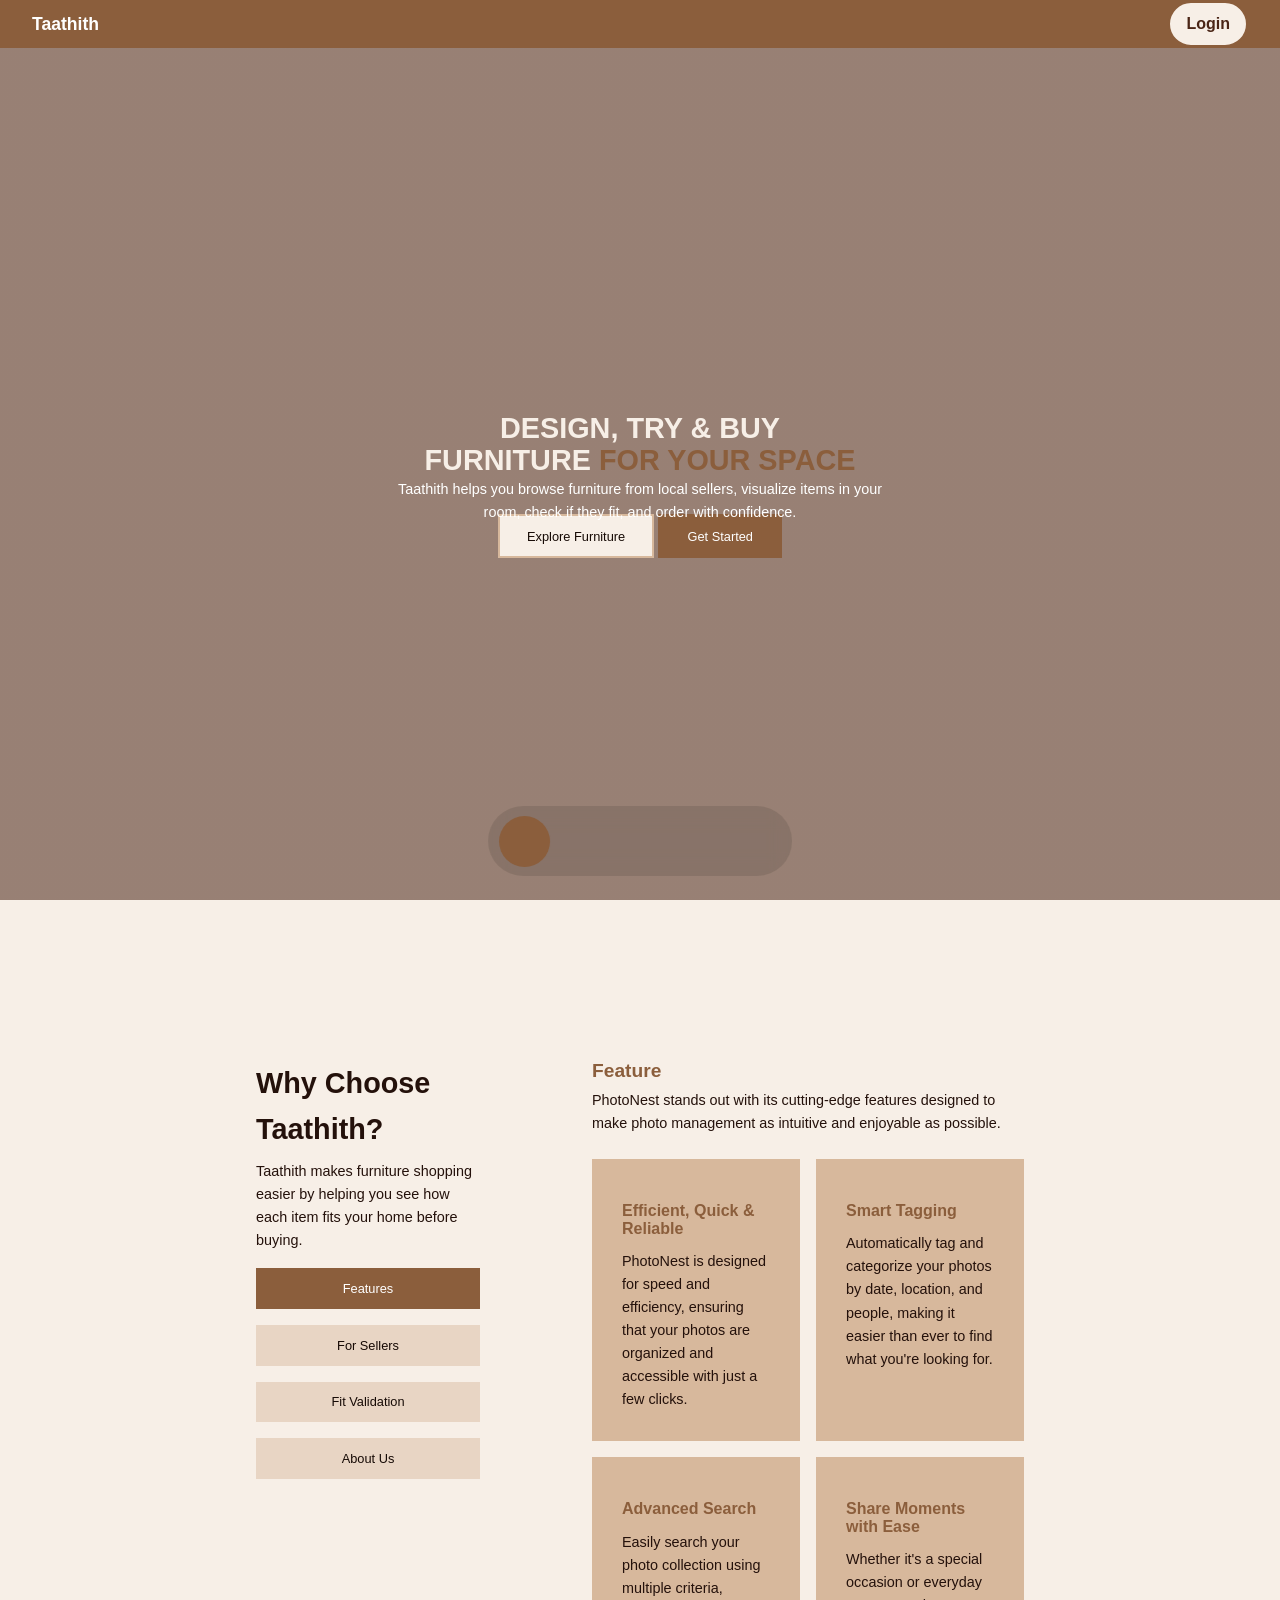
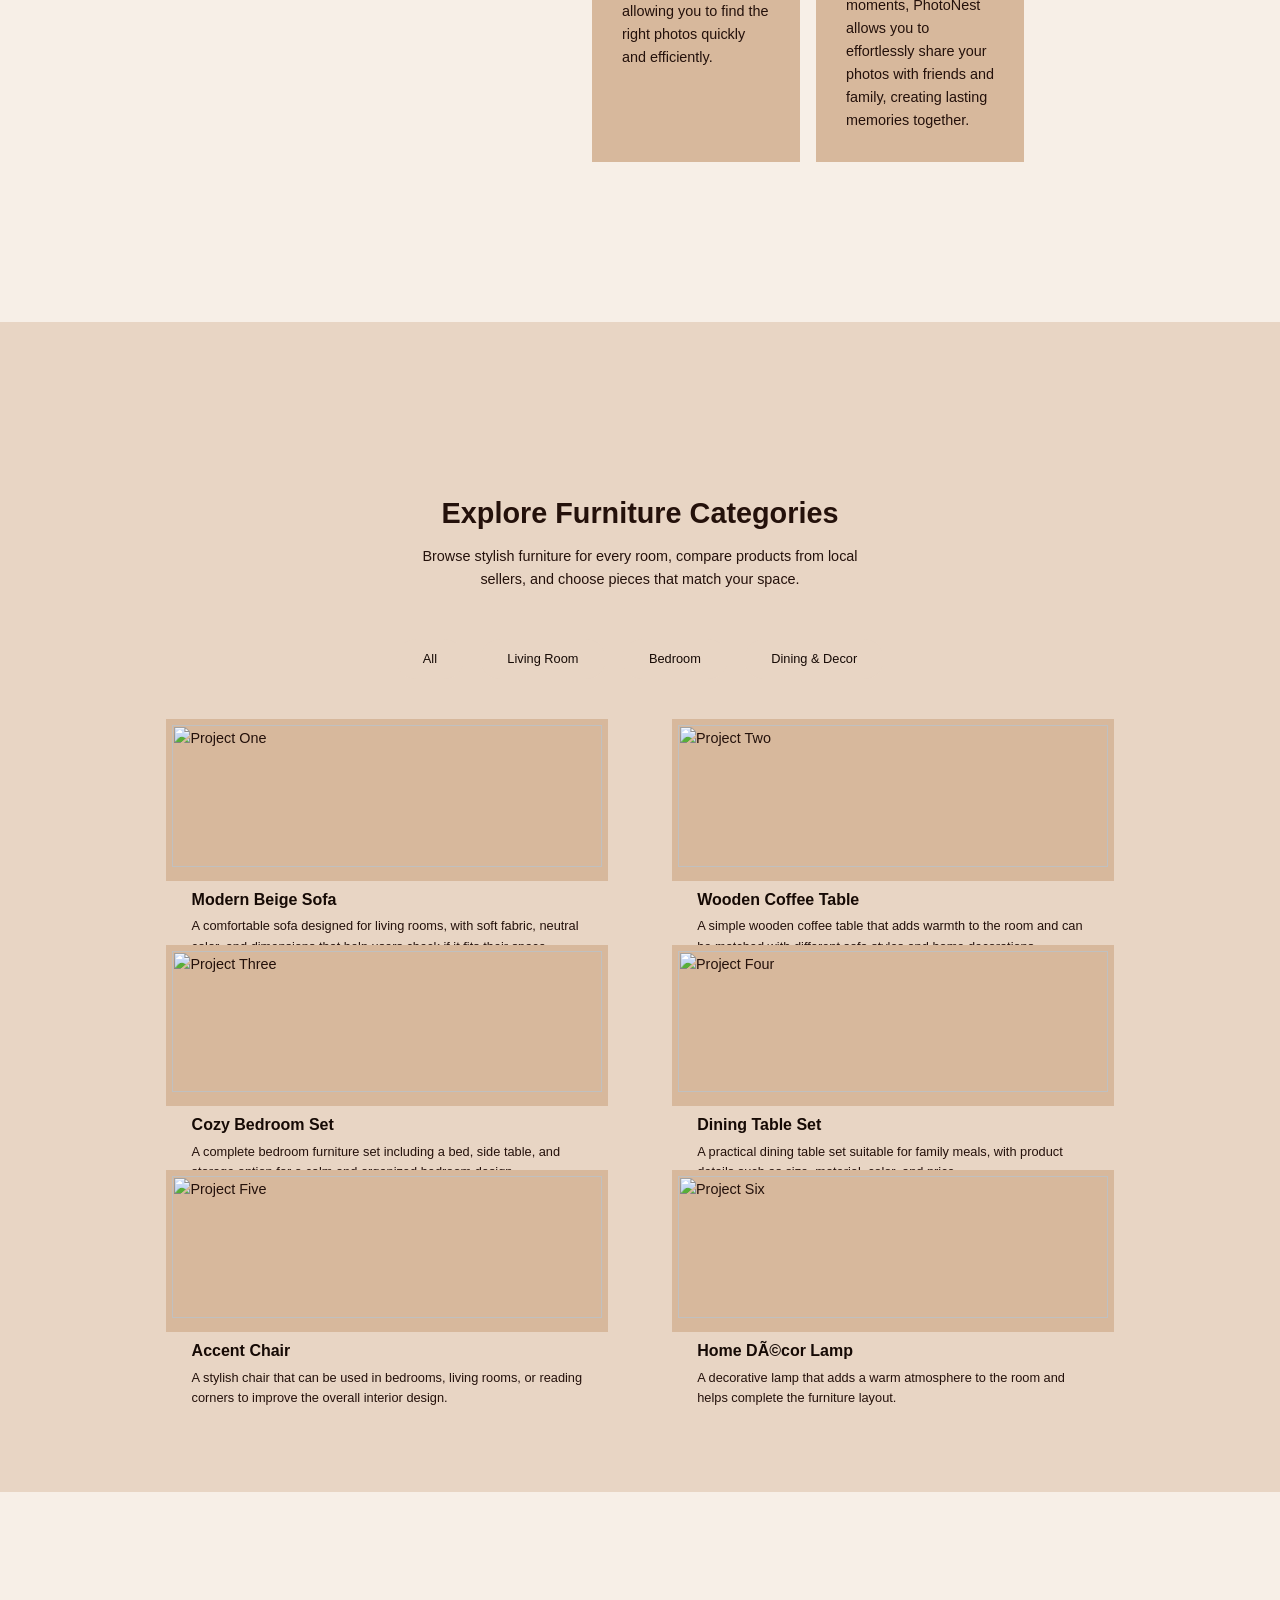
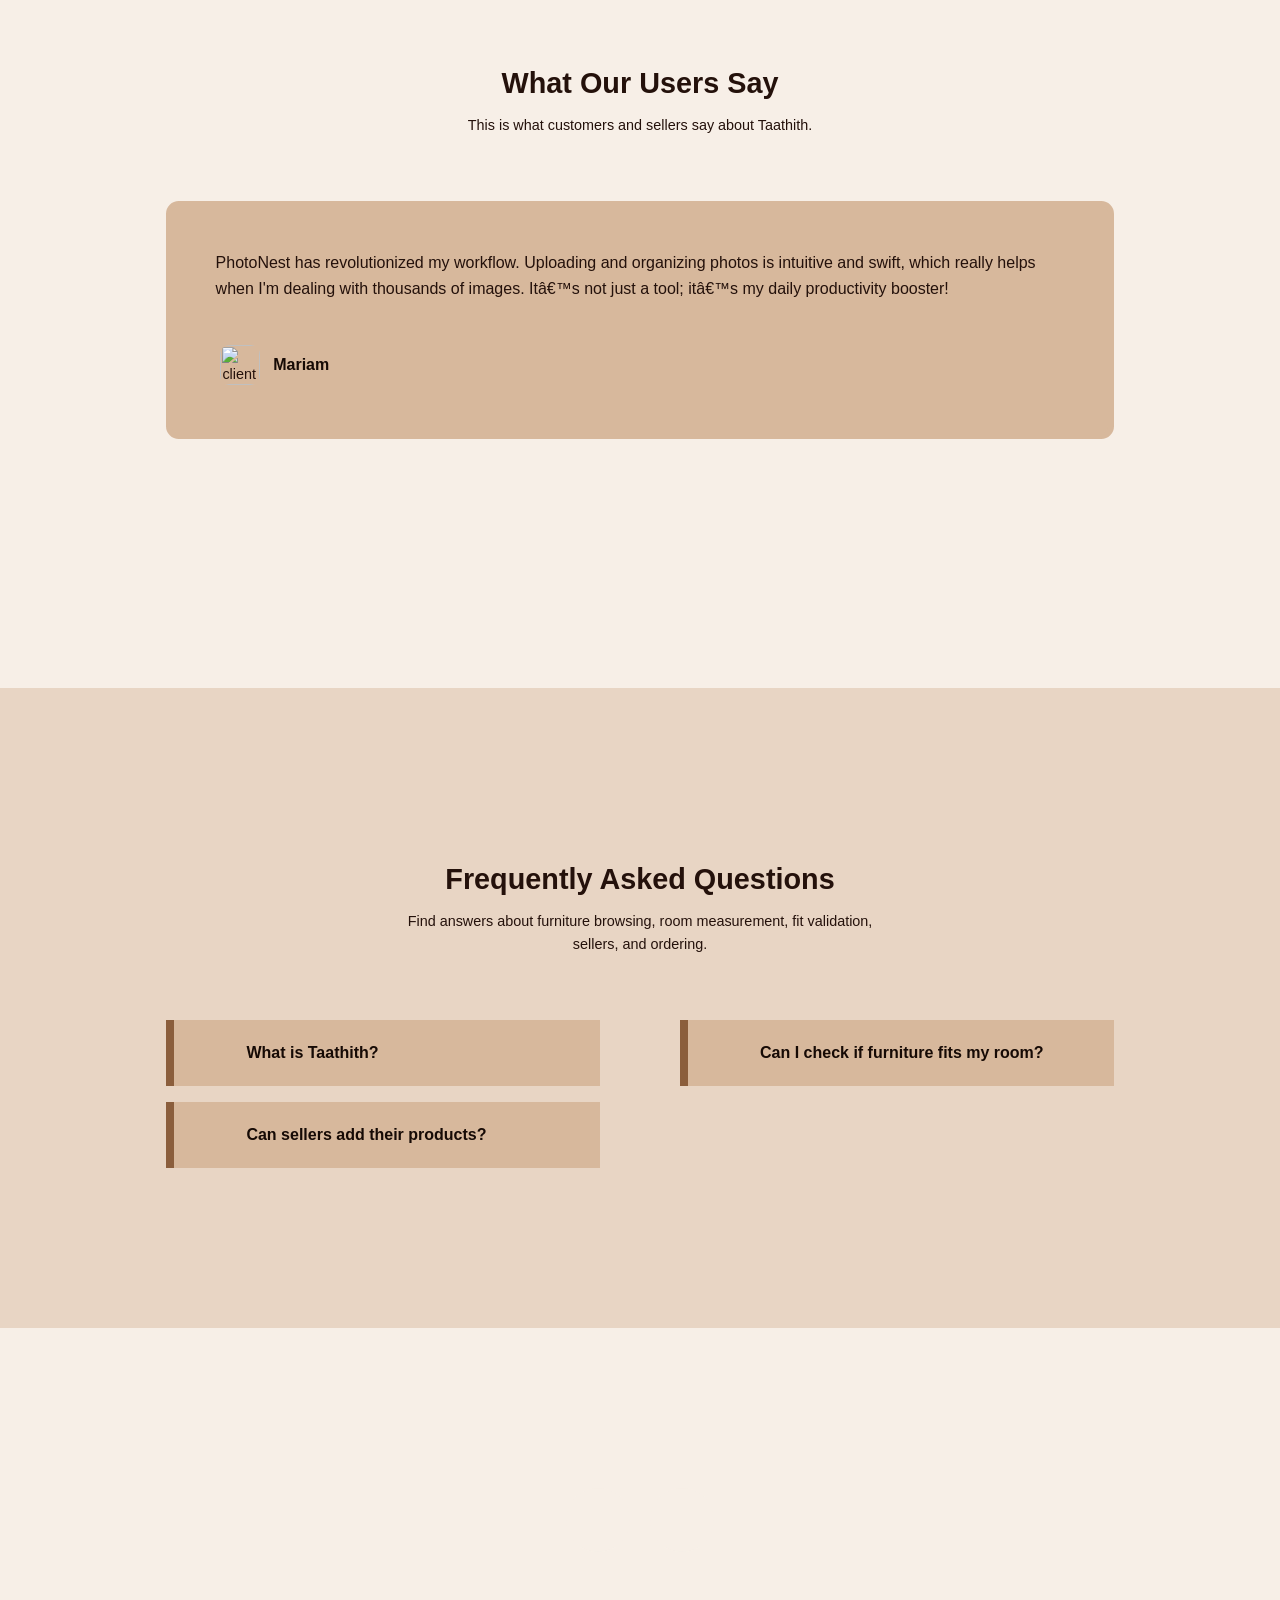
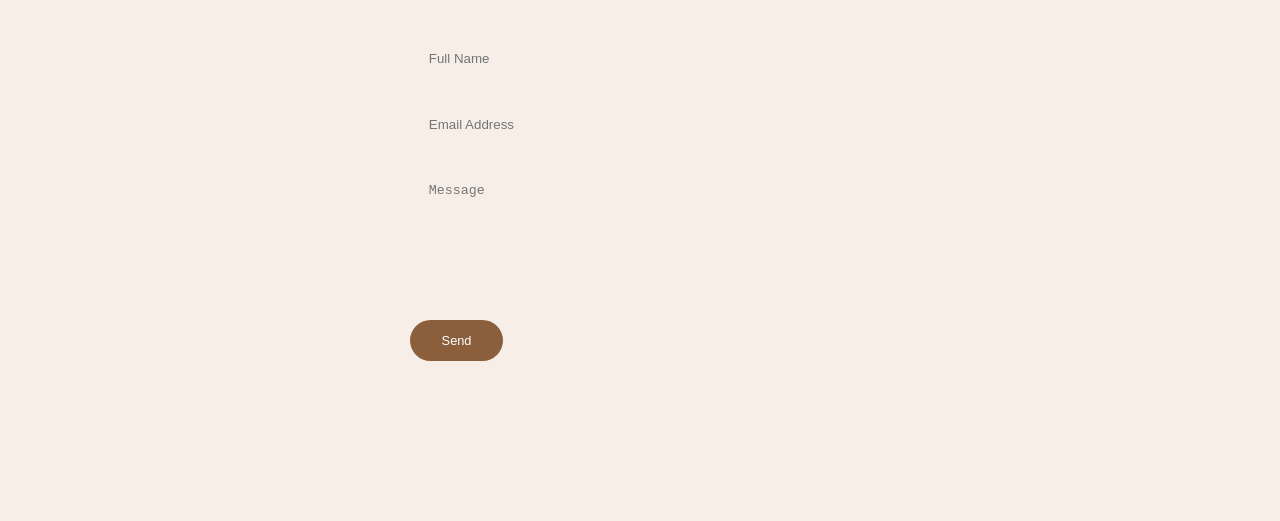
==== commit b3c9ce91: "finished" ====
--- a/index.html
+++ b/index.html
@@ -26,6 +26,8 @@
 
 </script>
 
+<script src="https://www.gstatic.com/firebasejs/10.12.0/firebase-app.js"></script>
+<script src="https://www.gstatic.com/firebasejs/10.12.0/firebase-firestore.js"></script>
 
 
 <!DOCTYPE html>
@@ -447,7 +449,7 @@
                 </div>
                 <div class="faqs__item-bottom">
                     <span></span>
-                  <p>Yes, users can enter room dimensions or upload a room image, then use the fit validation feature to check whether the selected furniture is suitable.</p>
+                  <p>Yes, users can en2ter room dimensions or upload a room image, then use the fit validation feature to check whether the selected furniture is suitable.</p>
                 </div>
             </li>
             <li class="faqs__item" data-aos="fade-in" data-aos-delay="400">
